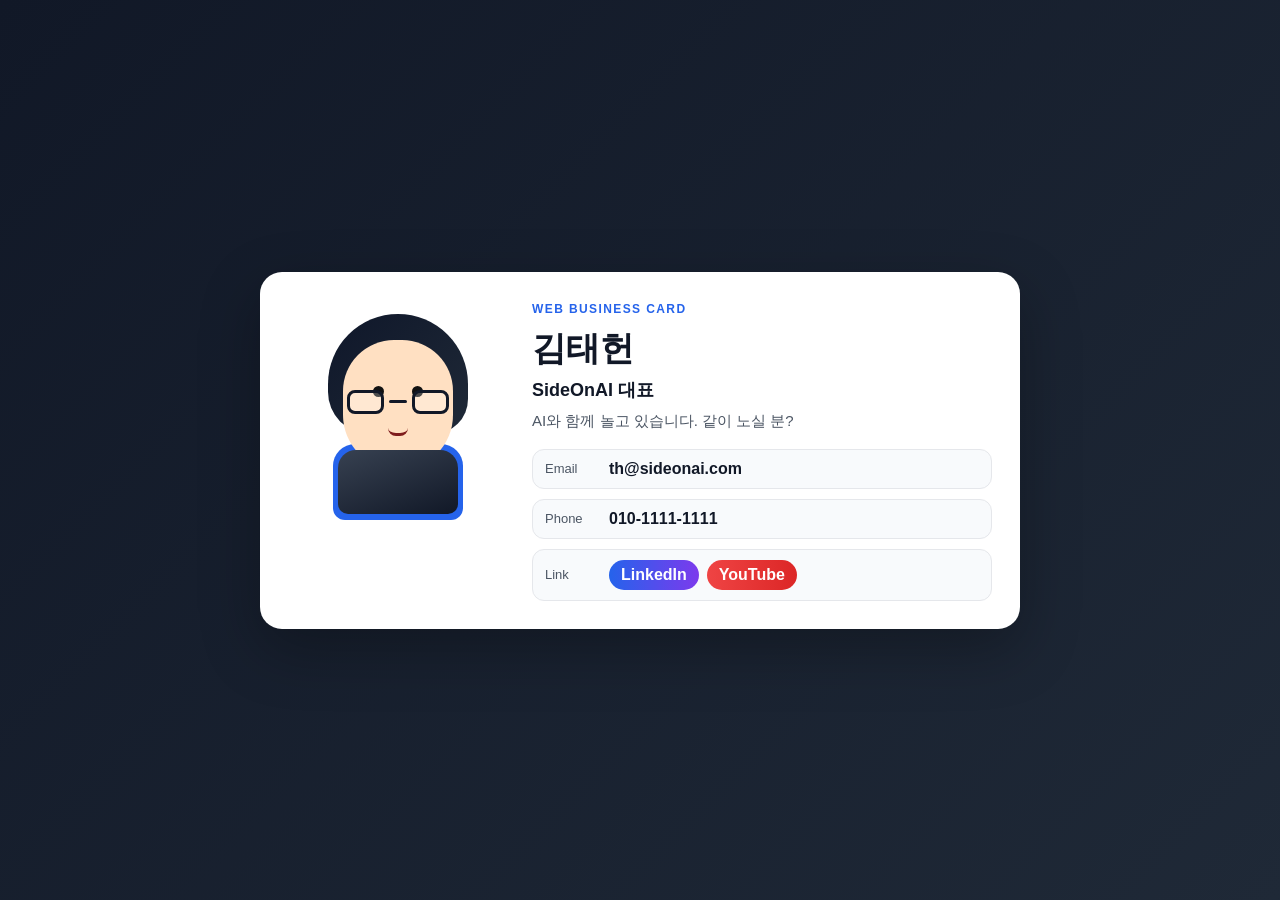
==== card/index.html @ 9fb1a882 "Card Upload" ====
<!doctype html>
<html lang="ko">
  <head>
    <meta charset="UTF-8" />
    <meta name="viewport" content="width=device-width, initial-scale=1.0" />
    <title>김태헌 웹 명함</title>
    <link rel="stylesheet" href="./style.css" />
  </head>
  <body>
    <main class="card-wrap">
      <section class="card" aria-label="웹 명함">
        <div class="avatar" role="img" aria-label="캐릭터 얼굴">
          <div class="glasses">
            <span class="lens left"></span>
            <span class="bridge"></span>
            <span class="lens right"></span>
          </div>
          <div class="hair"></div>
          <div class="face">
            <span class="eye left"></span>
            <span class="eye right"></span>
            <span class="mouth"></span>
          </div>
          <div class="neck"></div>
          <div class="body"></div>
          <div class="jacket"></div>
        </div>

        <div class="content">
          <p class="label">WEB BUSINESS CARD</p>
          <h1 id="name">김태헌</h1>
          <p id="job">SideOnAI 대표</p>
          <p id="tagline">AI와 함께 놀고 있습니다. 같이 노실 분?</p>

          <ul class="contact-list">
            <li>
              <span class="key">Email</span>
              <a id="email" href="mailto:th@sideonai.com">th@sideonai.com</a>
            </li>
            <li>
              <span class="key">Phone</span>
              <a id="phone" href="tel:01011111111">010-1111-1111</a>
            </li>
            <li>
              <span class="key">Link</span>
              <div class="link-buttons">
                <a
                  id="linkedin"
                  class="social-btn linkedin-btn"
                  href="https://www.linkedin.com/"
                  target="_blank"
                  rel="noreferrer noopener"
                  >LinkedIn</a
                >
                <a
                  id="youtube"
                  class="social-btn youtube-btn"
                  href="https://www.youtube.com/@ai-study"
                  target="_blank"
                  rel="noreferrer noopener"
                  >YouTube</a
                >
              </div>
            </li>
          </ul>
        </div>
      </section>
    </main>

    <script src="./script.js"></script>
  </body>
</html>
---- card/style.css ----
:root {
  --bg-1: #111827;
  --bg-2: #1f2937;
  --card: #ffffff;
  --text-1: #111827;
  --text-2: #4b5563;
  --accent: #2563eb;
  --accent-2: #7c3aed;
  --skin: #ffe0c2;
  --hair: #1f2937;
  --shirt: #2563eb;
}

* {
  box-sizing: border-box;
}

body {
  margin: 0;
  min-height: 100vh;
  font-family: "Segoe UI", Roboto, "Noto Sans KR", sans-serif;
  color: var(--text-1);
  background: linear-gradient(135deg, var(--bg-1), var(--bg-2));
  display: grid;
  place-items: center;
}

.card-wrap {
  width: min(92vw, 760px);
}

.card {
  background: var(--card);
  border-radius: 22px;
  padding: 28px;
  display: grid;
  grid-template-columns: 220px 1fr;
  gap: 24px;
  box-shadow: 0 20px 60px rgba(0, 0, 0, 0.28);
}

.avatar {
  position: relative;
  width: 190px;
  height: 220px;
  margin: 0 auto;
}

.glasses {
  position: absolute;
  top: 90px;
  left: 44px;
  width: 102px;
  z-index: 4;
  display: flex;
  align-items: center;
  justify-content: space-between;
}

.lens {
  width: 37px;
  height: 24px;
  border: 3px solid #111827;
  border-radius: 8px;
  background: rgba(255, 255, 255, 0.25);
}

.bridge {
  width: 18px;
  height: 3px;
  background: #111827;
  border-radius: 99px;
}

.hair {
  position: absolute;
  top: 14px;
  left: 25px;
  width: 140px;
  height: 120px;
  background: linear-gradient(135deg, #0f172a, #1f2937);
  border-radius: 80px 80px 40px 48px;
  z-index: 1;
}

.face {
  position: absolute;
  top: 40px;
  left: 40px;
  width: 110px;
  height: 130px;
  background: var(--skin);
  border-radius: 52px 52px 56px 56px;
  z-index: 2;
}

.eye {
  position: absolute;
  top: 46px;
  width: 11px;
  height: 11px;
  background: #111;
  border-radius: 50%;
}

.eye.left {
  left: 30px;
}

.eye.right {
  right: 30px;
}

.mouth {
  position: absolute;
  bottom: 34px;
  left: 50%;
  transform: translateX(-50%);
  width: 20px;
  height: 8px;
  border-bottom: 3px solid #7f1d1d;
  border-radius: 0 0 12px 12px;
}

.neck {
  position: absolute;
  top: 157px;
  left: 76px;
  width: 38px;
  height: 26px;
  background: #ffd3af;
  border-radius: 0 0 10px 10px;
  z-index: 1;
}

.body {
  position: absolute;
  left: 30px;
  bottom: 0;
  width: 130px;
  height: 76px;
  background: var(--shirt);
  border-radius: 22px 22px 12px 12px;
}

.jacket {
  position: absolute;
  left: 35px;
  bottom: 6px;
  width: 120px;
  height: 64px;
  background: linear-gradient(160deg, #374151, #111827);
  border-radius: 18px 18px 10px 10px;
  z-index: 2;
}

.label {
  margin: 2px 0 10px;
  color: var(--accent);
  font-size: 12px;
  font-weight: 700;
  letter-spacing: 1.4px;
}

h1 {
  margin: 0;
  font-size: 34px;
}

#job {
  margin: 6px 0 10px;
  font-size: 18px;
  font-weight: 600;
}

#tagline {
  margin: 0 0 18px;
  color: var(--text-2);
  font-size: 15px;
}

.contact-list {
  margin: 0;
  padding: 0;
  list-style: none;
  display: grid;
  gap: 10px;
}

.contact-list li {
  background: #f8fafc;
  border: 1px solid #e5e7eb;
  border-radius: 12px;
  padding: 10px 12px;
  display: flex;
  flex-wrap: wrap;
  gap: 10px;
  align-items: center;
}

.key {
  min-width: 54px;
  font-size: 13px;
  color: var(--text-2);
}

a {
  color: var(--text-1);
  text-decoration: none;
  font-weight: 600;
}

a:hover {
  color: var(--accent);
}

.linkedin-btn {
  display: inline-flex;
  align-items: center;
  justify-content: center;
  padding: 6px 12px;
  border-radius: 999px;
  background: linear-gradient(90deg, var(--accent), var(--accent-2));
  color: #fff;
}

.link-buttons {
  display: inline-flex;
  flex-wrap: wrap;
  align-items: center;
  gap: 8px;
}

.social-btn {
  display: inline-flex;
  align-items: center;
  justify-content: center;
  padding: 6px 12px;
  border-radius: 999px;
  color: #fff;
}

.linkedin-btn:hover {
  color: #fff;
  filter: brightness(1.05);
}

.youtube-btn {
  background: linear-gradient(90deg, #ef4444, #dc2626);
}

.youtube-btn:hover {
  color: #fff;
  filter: brightness(1.05);
}

@media (max-width: 640px) {
  .card {
    grid-template-columns: 1fr;
    text-align: center;
  }

  .contact-list li {
    justify-content: center;
  }

  .key {
    min-width: auto;
  }
}
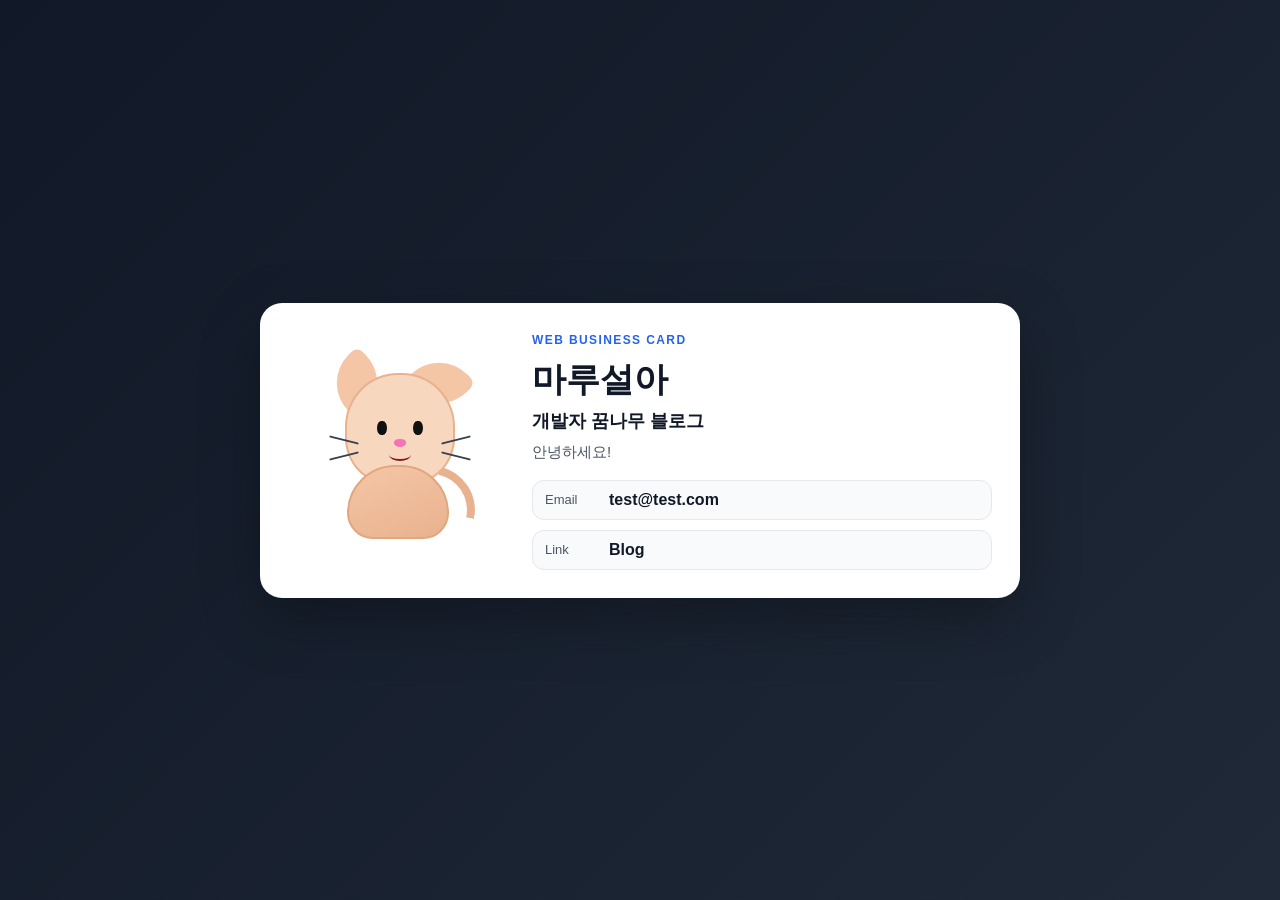
==== commit 66f349f3: "네임카드 변경" ====
--- a/card/index.html
+++ b/card/index.html
@@ -3,64 +3,49 @@
   <head>
     <meta charset="UTF-8" />
     <meta name="viewport" content="width=device-width, initial-scale=1.0" />
-    <title>김태헌 웹 명함</title>
+    <title>마루설아 웹 명함</title>
     <link rel="stylesheet" href="./style.css" />
   </head>
   <body>
     <main class="card-wrap">
       <section class="card" aria-label="웹 명함">
-        <div class="avatar" role="img" aria-label="캐릭터 얼굴">
-          <div class="glasses">
-            <span class="lens left"></span>
-            <span class="bridge"></span>
-            <span class="lens right"></span>
-          </div>
-          <div class="hair"></div>
-          <div class="face">
+        <div class="avatar" role="img" aria-label="고양이 캐릭터">
+          <div class="cat-ear left"></div>
+          <div class="cat-ear right"></div>
+          <div class="cat-face">
             <span class="eye left"></span>
             <span class="eye right"></span>
-            <span class="mouth"></span>
+            <span class="cat-nose"></span>
+            <span class="cat-mouth"></span>
+            <span class="whisker left top"></span>
+            <span class="whisker left bottom"></span>
+            <span class="whisker right top"></span>
+            <span class="whisker right bottom"></span>
           </div>
-          <div class="neck"></div>
-          <div class="body"></div>
-          <div class="jacket"></div>
+          <div class="cat-body"></div>
+          <div class="cat-tail"></div>
         </div>
 
         <div class="content">
           <p class="label">WEB BUSINESS CARD</p>
-          <h1 id="name">김태헌</h1>
-          <p id="job">SideOnAI 대표</p>
-          <p id="tagline">AI와 함께 놀고 있습니다. 같이 노실 분?</p>
+          <h1 id="name">마루설아</h1>
+          <p id="job">개발자 꿈나무 블로그</p>
+          <p id="tagline">안녕하세요!</p>
 
           <ul class="contact-list">
             <li>
               <span class="key">Email</span>
-              <a id="email" href="mailto:th@sideonai.com">th@sideonai.com</a>
-            </li>
-            <li>
-              <span class="key">Phone</span>
-              <a id="phone" href="tel:01011111111">010-1111-1111</a>
+              <a id="email" href="mailto:test@test.com">test@test.com</a>
             </li>
             <li>
               <span class="key">Link</span>
-              <div class="link-buttons">
-                <a
-                  id="linkedin"
-                  class="social-btn linkedin-btn"
-                  href="https://www.linkedin.com/"
-                  target="_blank"
-                  rel="noreferrer noopener"
-                  >LinkedIn</a
-                >
-                <a
-                  id="youtube"
-                  class="social-btn youtube-btn"
-                  href="https://www.youtube.com/@ai-study"
-                  target="_blank"
-                  rel="noreferrer noopener"
-                  >YouTube</a
-                >
-              </div>
+              <a
+                id="blog"
+                href="https://maruseol-a.tistory.com/"
+                target="_blank"
+                rel="noreferrer noopener"
+                >Blog</a
+              >
             </li>
           </ul>
         </div>
--- a/card/style.css
+++ b/card/style.css
@@ -46,61 +46,45 @@
   margin: 0 auto;
 }
 
-.glasses {
-  position: absolute;
-  top: 90px;
-  left: 44px;
-  width: 102px;
-  z-index: 4;
-  display: flex;
-  align-items: center;
-  justify-content: space-between;
-}
-
-.lens {
-  width: 37px;
-  height: 24px;
-  border: 3px solid #111827;
-  border-radius: 8px;
-  background: rgba(255, 255, 255, 0.25);
-}
-
-.bridge {
-  width: 18px;
-  height: 3px;
-  background: #111827;
-  border-radius: 99px;
-}
-
-.hair {
-  position: absolute;
-  top: 14px;
-  left: 25px;
-  width: 140px;
-  height: 120px;
-  background: linear-gradient(135deg, #0f172a, #1f2937);
-  border-radius: 80px 80px 40px 48px;
+.cat-ear {
+  position: absolute;
+  top: 26px;
+  width: 52px;
+  height: 52px;
+  background: #f4c6a6;
+  border-radius: 8px 40px 8px 40px;
+  transform: rotate(45deg);
   z-index: 1;
 }
 
-.face {
-  position: absolute;
-  top: 40px;
-  left: 40px;
+.cat-ear.left {
+  left: 28px;
+}
+
+.cat-ear.right {
+  right: 28px;
+  transform: rotate(135deg);
+}
+
+.cat-face {
+  position: absolute;
+  top: 42px;
+  left: 42px;
   width: 110px;
-  height: 130px;
-  background: var(--skin);
-  border-radius: 52px 52px 56px 56px;
+  height: 112px;
+  background: #f8d7bf;
+  border-radius: 48% 48% 42% 42%;
+  border: 2px solid #e9b28e;
   z-index: 2;
 }
 
 .eye {
   position: absolute;
   top: 46px;
-  width: 11px;
-  height: 11px;
+  width: 10px;
+  height: 14px;
   background: #111;
-  border-radius: 50%;
+  border-radius: 50% / 60%;
 }
 
 .eye.left {
@@ -111,47 +95,86 @@
   right: 30px;
 }
 
-.mouth {
-  position: absolute;
-  bottom: 34px;
+.cat-nose {
+  position: absolute;
+  top: 64px;
   left: 50%;
   transform: translateX(-50%);
-  width: 20px;
+  width: 12px;
   height: 8px;
-  border-bottom: 3px solid #7f1d1d;
-  border-radius: 0 0 12px 12px;
-}
-
-.neck {
-  position: absolute;
-  top: 157px;
-  left: 76px;
-  width: 38px;
-  height: 26px;
-  background: #ffd3af;
-  border-radius: 0 0 10px 10px;
-  z-index: 1;
-}
-
-.body {
-  position: absolute;
-  left: 30px;
-  bottom: 0;
-  width: 130px;
-  height: 76px;
-  background: var(--shirt);
-  border-radius: 22px 22px 12px 12px;
-}
-
-.jacket {
-  position: absolute;
-  left: 35px;
-  bottom: 6px;
-  width: 120px;
-  height: 64px;
-  background: linear-gradient(160deg, #374151, #111827);
-  border-radius: 18px 18px 10px 10px;
+  background: #f472b6;
+  border-radius: 50% 50% 60% 60%;
+}
+
+.cat-mouth {
+  position: absolute;
+  top: 74px;
+  left: 50%;
+  transform: translateX(-50%);
+  width: 22px;
+  height: 12px;
+  border-bottom: 2px solid #7f1d1d;
+  border-radius: 0 0 50% 50%;
+}
+
+.whisker {
+  position: absolute;
+  top: 72px;
+  width: 30px;
+  height: 2px;
+  background: #374151;
+  border-radius: 99px;
+}
+
+.whisker.left {
+  left: -18px;
+}
+
+.whisker.right {
+  right: -18px;
+}
+
+.whisker.top.left,
+.whisker.bottom.right {
+  transform: rotate(14deg);
+}
+
+.whisker.bottom.left,
+.whisker.top.right {
+  transform: rotate(-14deg);
+}
+
+.whisker.top {
+  margin-top: -8px;
+}
+
+.whisker.bottom {
+  margin-top: 8px;
+}
+
+.cat-body {
+  position: absolute;
+  left: 44px;
+  bottom: 12px;
+  width: 102px;
+  height: 74px;
+  background: linear-gradient(160deg, #f4c6a6, #e9b28e);
+  border-radius: 52px 52px 28px 28px;
+  border: 2px solid #e1a77f;
   z-index: 2;
+}
+
+.cat-tail {
+  position: absolute;
+  right: 14px;
+  bottom: 36px;
+  width: 44px;
+  height: 44px;
+  border: 8px solid #e9b28e;
+  border-left: none;
+  border-bottom: none;
+  border-radius: 0 999px 0 0;
+  transform: rotate(12deg);
 }
 
 .label {
@@ -214,46 +237,6 @@
   color: var(--accent);
 }
 
-.linkedin-btn {
-  display: inline-flex;
-  align-items: center;
-  justify-content: center;
-  padding: 6px 12px;
-  border-radius: 999px;
-  background: linear-gradient(90deg, var(--accent), var(--accent-2));
-  color: #fff;
-}
-
-.link-buttons {
-  display: inline-flex;
-  flex-wrap: wrap;
-  align-items: center;
-  gap: 8px;
-}
-
-.social-btn {
-  display: inline-flex;
-  align-items: center;
-  justify-content: center;
-  padding: 6px 12px;
-  border-radius: 999px;
-  color: #fff;
-}
-
-.linkedin-btn:hover {
-  color: #fff;
-  filter: brightness(1.05);
-}
-
-.youtube-btn {
-  background: linear-gradient(90deg, #ef4444, #dc2626);
-}
-
-.youtube-btn:hover {
-  color: #fff;
-  filter: brightness(1.05);
-}
-
 @media (max-width: 640px) {
   .card {
     grid-template-columns: 1fr;
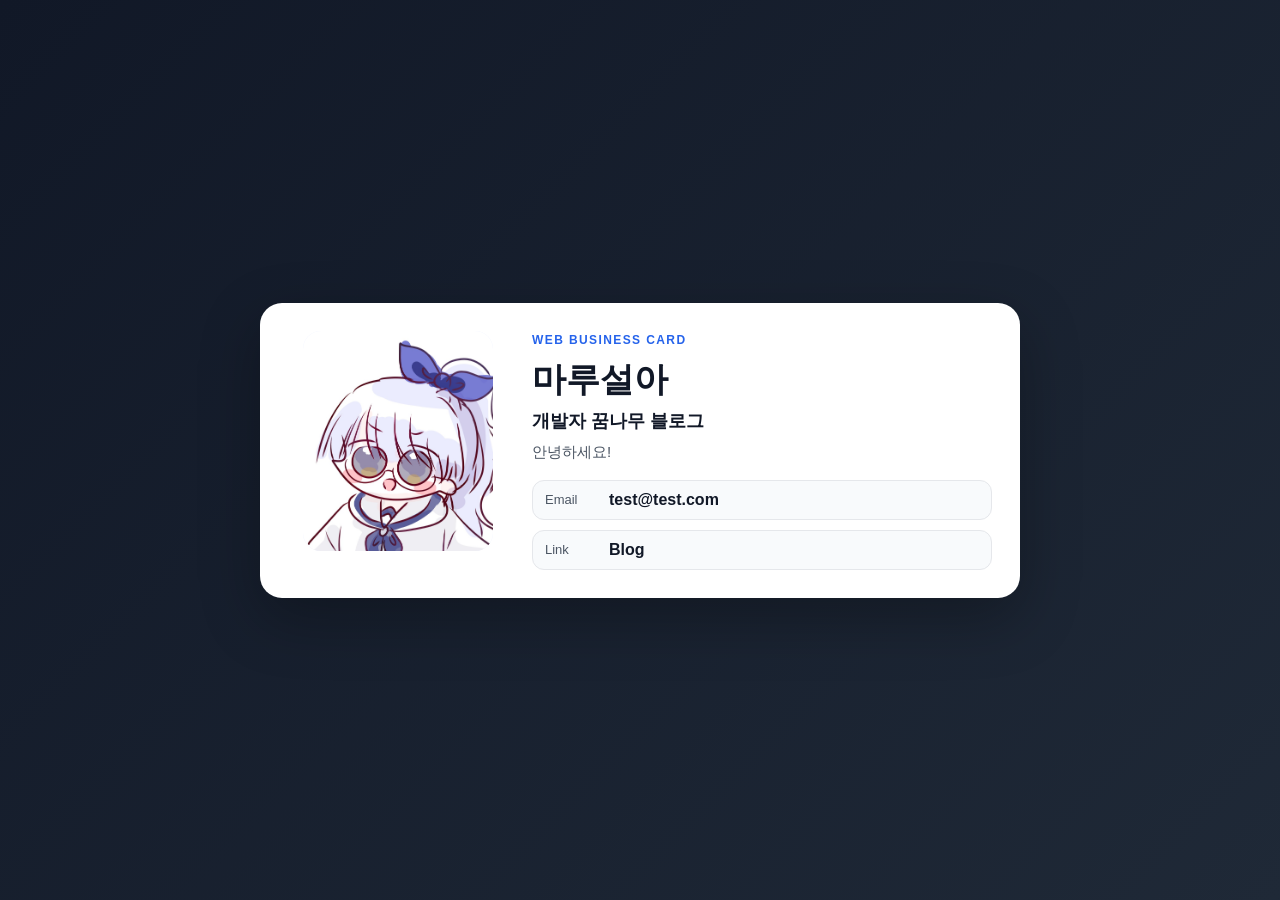
==== commit 57b6b97e: "캐릭터카드 교체 Co-authored-by: Cursor <cursoragent@cursor.com>" ====
--- a/card/index.html
+++ b/card/index.html
@@ -3,27 +3,14 @@
   <head>
     <meta charset="UTF-8" />
     <meta name="viewport" content="width=device-width, initial-scale=1.0" />
-    <title>마루설아 웹 명함</title>
+    <title>마루설아 웹명함</title>
     <link rel="stylesheet" href="./style.css" />
   </head>
   <body>
     <main class="card-wrap">
       <section class="card" aria-label="웹 명함">
-        <div class="avatar" role="img" aria-label="고양이 캐릭터">
-          <div class="cat-ear left"></div>
-          <div class="cat-ear right"></div>
-          <div class="cat-face">
-            <span class="eye left"></span>
-            <span class="eye right"></span>
-            <span class="cat-nose"></span>
-            <span class="cat-mouth"></span>
-            <span class="whisker left top"></span>
-            <span class="whisker left bottom"></span>
-            <span class="whisker right top"></span>
-            <span class="whisker right bottom"></span>
-          </div>
-          <div class="cat-body"></div>
-          <div class="cat-tail"></div>
+        <div class="avatar" role="img" aria-label="프로필 캐릭터 이미지">
+          <img class="avatar-image" src="./avatar.png" alt="캐릭터 프로필" />
         </div>
 
         <div class="content">
--- a/card/style.css
+++ b/card/style.css
@@ -44,6 +44,16 @@
   width: 190px;
   height: 220px;
   margin: 0 auto;
+  overflow: hidden;
+  border-radius: 18px;
+  background: #eef2ff;
+}
+
+.avatar-image {
+  width: 100%;
+  height: 100%;
+  object-fit: cover;
+  display: block;
 }
 
 .cat-ear {
